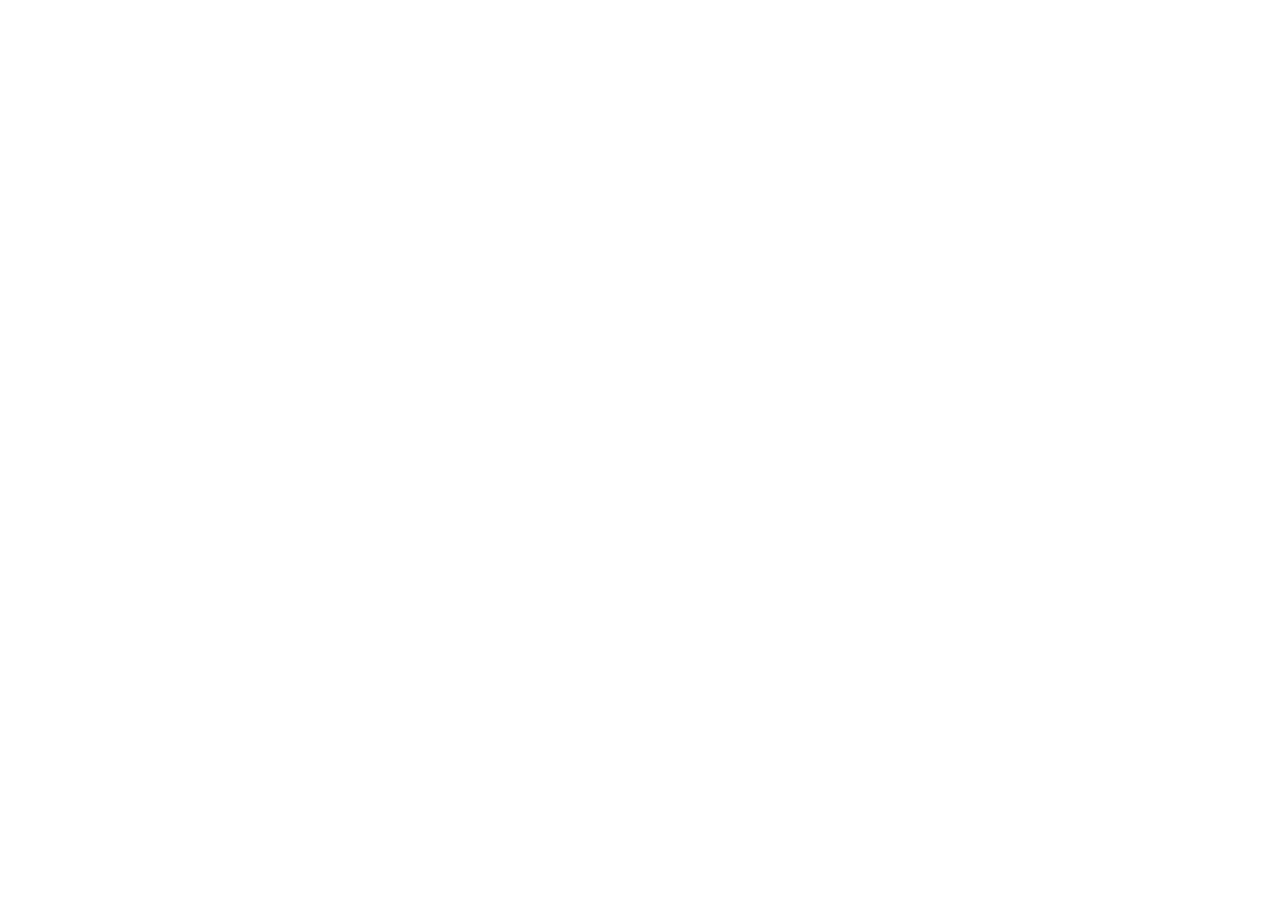
==== index.html @ 67d64fda "Initialize Palais mental application" ====
<!doctype html>
<html lang="fr">
<head>
  <meta charset="UTF-8" />
  <meta name="viewport" content="width=device-width, initial-scale=1.0, viewport-fit=cover" />
  <meta name="theme-color" content="#20113a" />
  <meta name="description" content="Palais mental interactif pour mémoriser 300 notions de comptabilité et d'analyse financière." />
  <link rel="manifest" href="./manifest.webmanifest" />
  <link rel="icon" href="./assets/icon.svg" type="image/svg+xml" />
  <link rel="stylesheet" href="./styles.css" />
  <title>Palais mental — Comptabilité</title>
</head>
<body>
  <div id="app"></div>
  <div id="toast" class="toast" aria-live="polite"></div>
  <script type="module" src="./app.js"></script>
</body>
</html>
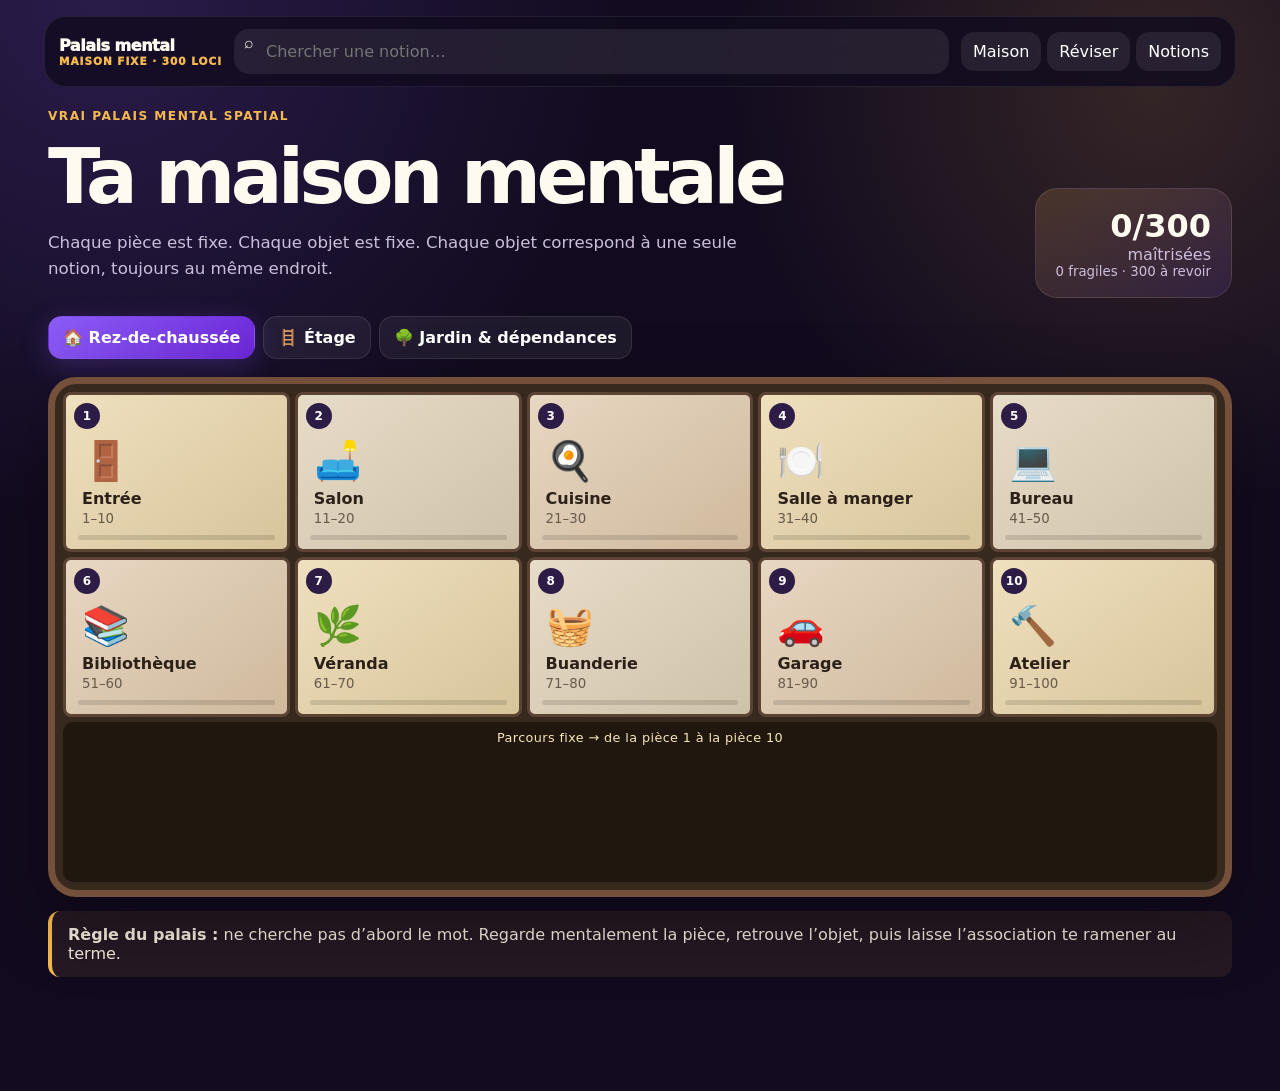
==== commit 40e1ceff: "Forcer le chargement de la V3 et supprimer les anciens caches" ====
--- a/index.html
+++ b/index.html
@@ -4,15 +4,30 @@
   <meta charset="UTF-8" />
   <meta name="viewport" content="width=device-width, initial-scale=1.0, viewport-fit=cover" />
   <meta name="theme-color" content="#20113a" />
-  <meta name="description" content="Palais mental interactif pour mémoriser 300 notions de comptabilité et d'analyse financière." />
-  <link rel="manifest" href="./manifest.webmanifest" />
-  <link rel="icon" href="./assets/icon.svg" type="image/svg+xml" />
-  <link rel="stylesheet" href="./styles.css" />
-  <title>Palais mental — Comptabilité</title>
+  <meta name="description" content="Palais mental spatial interactif pour mémoriser 300 notions de comptabilité et d'analyse financière." />
+  <link rel="manifest" href="./manifest.webmanifest?v=3" />
+  <link rel="icon" href="./assets/icon.svg?v=3" type="image/svg+xml" />
+  <link rel="stylesheet" href="./styles.css?v=3.1" />
+  <title>Palais mental V3 — Comptabilité</title>
+  <script>
+    // Migration V3 : supprimer définitivement les anciens caches qui servaient l'ancienne galerie.
+    (async()=>{
+      try{
+        if('serviceWorker' in navigator){
+          const regs=await navigator.serviceWorker.getRegistrations();
+          await Promise.all(regs.map(r=>r.unregister()));
+        }
+        if('caches' in window){
+          const keys=await caches.keys();
+          await Promise.all(keys.map(k=>caches.delete(k)));
+        }
+      }catch(e){ console.warn('Nettoyage cache V3',e); }
+    })();
+  </script>
 </head>
 <body>
   <div id="app"></div>
   <div id="toast" class="toast" aria-live="polite"></div>
-  <script type="module" src="./app.js"></script>
+  <script type="module" src="./app.js?v=3.1"></script>
 </body>
 </html>
--- a/styles.css
+++ b/styles.css
@@ -0,0 +1,15 @@
+:root{--bg:#120b1f;--panel:#211632;--panel2:#2b1b42;--text:#fffaf0;--muted:#cdbfdb;--violet:#8b5cf6;--gold:#f6b94f;--green:#4ade80;--orange:#fb923c;--red:#fb7185;--shadow:0 20px 60px rgba(0,0,0,.34);--r:24px}
+*{box-sizing:border-box}html{scroll-behavior:smooth}body{margin:0;font-family:Inter,ui-rounded,"SF Pro Rounded",system-ui,-apple-system,sans-serif;background:radial-gradient(circle at 8% 0%,rgba(139,92,246,.2),transparent 33%),radial-gradient(circle at 90% 8%,rgba(246,185,79,.15),transparent 28%),var(--bg);color:var(--text);min-height:100vh}button,input,textarea{font:inherit}button{cursor:pointer}a{color:inherit}.shell{max-width:1220px;margin:auto;padding:16px 18px 100px}
+.topbar{position:sticky;top:0;z-index:30;display:flex;align-items:center;gap:12px;padding:12px 14px;margin:0 -4px 22px;background:rgba(18,11,31,.82);backdrop-filter:blur(18px);border:1px solid rgba(255,255,255,.08);border-radius:22px}.brand{font-weight:950;letter-spacing:-.03em;white-space:nowrap}.brand small{display:block;color:var(--gold);font-size:.66rem;letter-spacing:.09em;text-transform:uppercase}.search{flex:1;display:flex;gap:8px;background:rgba(255,255,255,.08);border-radius:15px;padding:4px 10px;min-width:0}.search input{width:100%;background:transparent;border:0;color:white;outline:0;padding:9px 4px}.nav{display:flex;gap:6px}.nav button,.icon-btn{border:0;background:rgba(255,255,255,.08);color:white;padding:10px 12px;border-radius:13px}.nav button:hover{background:rgba(255,255,255,.14)}
+.eyebrow{color:var(--gold);font-size:.76rem;font-weight:900;letter-spacing:.12em;text-transform:uppercase}h1{font-size:clamp(2.4rem,6vw,5rem);line-height:.92;letter-spacing:-.06em;margin:.25em 0 .22em}h2{font-size:clamp(1.5rem,3vw,2.4rem);letter-spacing:-.04em;margin:.2em 0 .45em}h3{margin:.25em 0 .5em}.lead{font-size:1.04rem;color:var(--muted);max-width:68ch;line-height:1.55}.muted{color:var(--muted)}.pill{display:inline-flex;align-items:center;gap:6px;padding:6px 9px;border-radius:999px;background:rgba(255,255,255,.08);color:var(--muted);font-size:.82rem}.actions{display:flex;gap:10px;flex-wrap:wrap;margin-top:20px}.primary,.secondary,.status-btn{border:0;border-radius:14px;padding:12px 16px;font-weight:850}.primary{background:linear-gradient(135deg,var(--gold),#f97316);color:#2c1607}.secondary{background:rgba(255,255,255,.1);color:white}.card{background:linear-gradient(145deg,rgba(46,28,76,.93),rgba(27,16,49,.93));border:1px solid rgba(255,255,255,.1);border-radius:var(--r);box-shadow:var(--shadow);padding:18px}
+.house-hero{display:grid;grid-template-columns:1fr auto;gap:24px;align-items:end;margin:8px 0 18px}.mini-stats{min-width:190px;padding:18px 20px;border-radius:22px;background:linear-gradient(145deg,rgba(246,185,79,.16),rgba(139,92,246,.14));border:1px solid rgba(255,255,255,.1);text-align:right}.mini-stats b{display:block;font-size:2rem}.mini-stats span,.mini-stats small{display:block;color:var(--muted)}
+.floor-tabs{display:flex;gap:8px;flex-wrap:wrap;margin:12px 0 18px}.floor-tabs button{border:1px solid rgba(255,255,255,.1);background:rgba(255,255,255,.06);color:white;padding:11px 14px;border-radius:14px;font-weight:800}.floor-tabs button.active{background:linear-gradient(135deg,var(--violet),#6d28d9);border-color:transparent;box-shadow:0 8px 28px rgba(139,92,246,.25)}
+.house-plan{position:relative;display:grid;grid-template-columns:repeat(5,1fr);grid-auto-rows:minmax(150px,1fr);gap:5px;padding:8px;border:7px solid #75503b;border-radius:28px;background:#38291f;box-shadow:0 24px 70px rgba(0,0,0,.35);overflow:hidden}.plan-room{position:relative;min-height:160px;border:3px solid #5c4434;border-radius:8px;background:linear-gradient(145deg,#efe0be,#d7c49b);color:#2b2118;text-align:left;padding:16px;overflow:hidden;transition:.18s}.plan-room:nth-child(3n+2){background:linear-gradient(145deg,#e7dcc8,#cfc2aa)}.plan-room:nth-child(3n){background:linear-gradient(145deg,#e8d7c2,#cfb99e)}.plan-room:hover{transform:translateY(-2px);box-shadow:inset 0 0 0 3px rgba(246,185,79,.45),0 9px 25px rgba(0,0,0,.18);z-index:2}.room-order{position:absolute;top:8px;left:8px;width:26px;height:26px;border-radius:50%;display:grid;place-items:center;background:#2d1c46;color:white;font-weight:900;font-size:.75rem}.room-icon{display:block;font-size:2.4rem;margin:22px 0 5px}.plan-room b{display:block;font-size:1rem}.plan-room small{color:#685b4b}.room-progress{position:absolute;left:12px;right:12px;bottom:9px;height:5px;background:rgba(0,0,0,.12);border-radius:999px;overflow:hidden}.room-progress i{display:block;height:100%;background:#2e8b57}.plan-path{grid-column:1/-1;padding:8px 12px;border-radius:10px;background:#20180f;color:#f6e5b9;text-align:center;font-size:.8rem;letter-spacing:.03em}.memory-rule{margin:14px 0;padding:14px 16px;border-left:4px solid var(--gold);background:rgba(246,185,79,.08);border-radius:12px;color:#f6eddf}
+.breadcrumbs{display:flex;gap:7px;flex-wrap:wrap;margin-bottom:14px}.breadcrumbs button{border:0;background:rgba(255,255,255,.07);color:var(--muted);padding:7px 10px;border-radius:10px}.section-title{display:flex;align-items:end;justify-content:space-between;gap:14px;margin:22px 0 12px}
+.room-scene{position:relative;height:min(70vh,650px);min-height:520px;border:10px solid #6e4d36;border-radius:28px;overflow:hidden;background:linear-gradient(180deg,#d8cdb5 0 35%,#b78d62 35% 100%);box-shadow:var(--shadow)}.room-scene:before{content:"";position:absolute;left:0;right:0;top:34.5%;height:6px;background:#8a674a}.theme-1{background:linear-gradient(180deg,#d6e1e8 0 35%,#b98559 35% 100%)}.theme-2{background:linear-gradient(180deg,#e5d6d0 0 35%,#aa7d55 35% 100%)}.theme-3{background:linear-gradient(180deg,#e3e2ca 0 35%,#b68d63 35% 100%)}.theme-4{background:linear-gradient(180deg,#d7dfc8 0 35%,#a87f5d 35% 100%)}.theme-5{background:linear-gradient(180deg,#dfd4e7 0 35%,#b07d5b 35% 100%)}.theme-0{background:linear-gradient(180deg,#d9e5d8 0 35%,#ad845f 35% 100%)}.wall{position:absolute;background:#6e4d36;z-index:1}.wall-top{top:0;left:0;right:0;height:7px}.wall-bottom{bottom:0;left:0;right:0;height:7px}.wall-left{top:0;bottom:0;left:0;width:7px}.wall-right{top:0;bottom:0;right:0;width:7px}.room-name-plate{position:absolute;top:15px;left:50%;transform:translateX(-50%);padding:8px 13px;border-radius:10px;background:rgba(46,31,21,.78);color:#fff3d7;font-weight:900;letter-spacing:.03em;z-index:3}.furniture{position:absolute;transform:translate(-50%,-50%);width:110px;min-height:95px;border:0;background:transparent;color:#2a2018;z-index:4;padding:4px;text-align:center}.furniture-icon{display:block;font-size:3.1rem;filter:drop-shadow(0 8px 6px rgba(0,0,0,.2));transition:.18s}.furniture-label{display:inline-block;background:rgba(255,250,235,.92);padding:3px 7px;border-radius:8px;font-size:.72rem;font-weight:850;box-shadow:0 4px 10px rgba(0,0,0,.12)}.notion-pin{position:absolute;right:8px;top:1px;width:25px;height:25px;border-radius:50%;display:grid;place-items:center;background:#303030;color:white;font-size:.68rem;font-weight:900;box-shadow:0 0 0 3px rgba(255,255,255,.7)}.furniture:hover .furniture-icon,.furniture.highlight .furniture-icon{transform:scale(1.18) rotate(-3deg)}.furniture.highlight{animation:focusPulse 1.1s infinite}@keyframes focusPulse{50%{filter:drop-shadow(0 0 15px #ffd166)}}.furniture.mastered .notion-pin{background:#18794e}.furniture.fragile .notion-pin{background:#c56a19}.furniture.learning .notion-pin{background:#a1264a}.walk-arrow{position:absolute;color:rgba(70,47,30,.34);font-size:2rem;z-index:2;transform:rotate(10deg)}.a1{left:25%;top:25%}.a2{left:53%;top:52%;transform:rotate(-18deg)}.a3{left:78%;top:73%;transform:rotate(18deg)}.room-legend{display:flex;gap:12px;flex-wrap:wrap;color:var(--muted);font-size:.82rem;margin:10px 2px}
+.practice{max-width:780px;margin:auto}.question-card{text-align:center;padding:30px}.location-card{display:inline-flex;gap:12px;align-items:center;text-align:left;padding:10px 14px;border-radius:16px;background:rgba(255,255,255,.07)}.location-card>span{font-size:2rem}.location-card b,.location-card small{display:block}.location-card small{color:var(--muted)}.review-object{font-size:7rem;margin:18px 0;animation:float 2.8s ease-in-out infinite}@keyframes float{50%{transform:translateY(-8px) rotate(2deg)}}.mnemonic-stage{margin:18px 0;padding:22px;border-radius:24px;background:radial-gradient(circle at 50% 20%,rgba(246,185,79,.18),transparent 50%),rgba(255,255,255,.055);text-align:center}.mnemonic-stage .visual{font-size:5.5rem;display:block;animation:pulse 2s ease-in-out infinite}@keyframes pulse{50%{transform:scale(1.12);filter:drop-shadow(0 0 18px rgba(246,185,79,.55))}}.definition{font-size:1.03rem;line-height:1.55;background:rgba(0,0,0,.18);padding:16px;border-radius:16px}.reveal{margin-top:18px}.hidden{display:none!important}.status-row{display:grid;grid-template-columns:repeat(3,1fr);gap:8px;margin-top:16px}.status-btn{color:white}.red{background:#7f1d3d}.orange{background:#8a3d15}.green{background:#166534}textarea.note,textarea.answer{width:100%;min-height:120px;resize:vertical;background:rgba(255,255,255,.07);border:1px solid rgba(255,255,255,.1);border-radius:15px;padding:13px;color:white;outline:0}
+.modal-backdrop{position:fixed;inset:0;background:rgba(3,2,8,.72);backdrop-filter:blur(10px);z-index:50;display:grid;place-items:end center;padding:18px}.modal{width:min(780px,100%);max-height:92vh;overflow:auto;background:#21143a;border:1px solid rgba(255,255,255,.14);border-radius:30px;padding:22px;box-shadow:0 30px 100px #000}.modal-head{display:flex;justify-content:space-between;gap:12px}.location{color:#dccfff}.locus-reminder{display:flex;align-items:center;gap:14px;margin:16px 0;padding:12px 14px;background:rgba(255,255,255,.06);border-radius:16px}.locus-reminder>span{font-size:2.8rem}.locus-reminder small,.locus-reminder b{display:block}.locus-reminder small{color:var(--gold);font-weight:900;letter-spacing:.08em}.course-tag{font-size:.8rem;color:var(--muted);margin:8px 0 18px}
+.notion-list{display:grid;gap:7px}.notion-list button{display:grid;grid-template-columns:42px 1fr auto;gap:12px;align-items:center;width:100%;border:1px solid rgba(255,255,255,.08);background:rgba(255,255,255,.045);color:white;padding:12px;border-radius:14px;text-align:left}.notion-list button:hover{background:rgba(255,255,255,.08)}.notion-list .num{width:34px;height:34px;border-radius:50%;display:grid;place-items:center;background:#34214f;color:var(--gold);font-weight:900}.notion-list small{display:block;color:var(--muted);margin-top:3px}
+.search-results{position:absolute;z-index:35;top:62px;left:160px;right:135px;max-height:60vh;overflow:auto;background:#24163f;border:1px solid rgba(255,255,255,.12);border-radius:18px;box-shadow:var(--shadow)}.search-result{display:block;width:100%;text-align:left;border:0;background:transparent;color:white;padding:12px 14px;border-bottom:1px solid rgba(255,255,255,.06)}.search-result:hover{background:rgba(255,255,255,.06)}.search-result small{display:block;color:var(--muted);margin-top:3px}
+@media(max-width:900px){.house-plan{grid-template-columns:repeat(2,1fr)}.house-hero{grid-template-columns:1fr}.mini-stats{text-align:left;width:100%}.room-scene{height:620px}.furniture{width:94px}.furniture-icon{font-size:2.7rem}}
+@media(max-width:650px){.shell{padding:10px 10px 90px}.topbar{align-items:stretch;flex-wrap:wrap}.brand{width:100%}.nav{width:100%;overflow:auto}.nav button{flex:1;white-space:nowrap}.search{order:3;width:100%;flex-basis:100%}.search-results{top:118px;left:10px;right:10px}.house-plan{grid-template-columns:1fr 1fr;padding:5px;border-width:5px}.plan-room{min-height:130px;padding:12px}.room-icon{font-size:2rem}.section-title{align-items:flex-start;flex-direction:column}.room-scene{min-height:690px;height:690px;border-width:6px}.furniture{width:82px}.furniture-icon{font-size:2.35rem}.furniture-label{font-size:.62rem;padding:2px 5px}.notion-pin{width:21px;height:21px;font-size:.58rem;right:2px}.status-row{grid-template-columns:1fr}.modal-backdrop{padding:7px}.modal{border-radius:24px}.review-object{font-size:5.5rem}.floor-tabs{display:grid;grid-template-columns:1fr}.plan-path{font-size:.68rem}}
